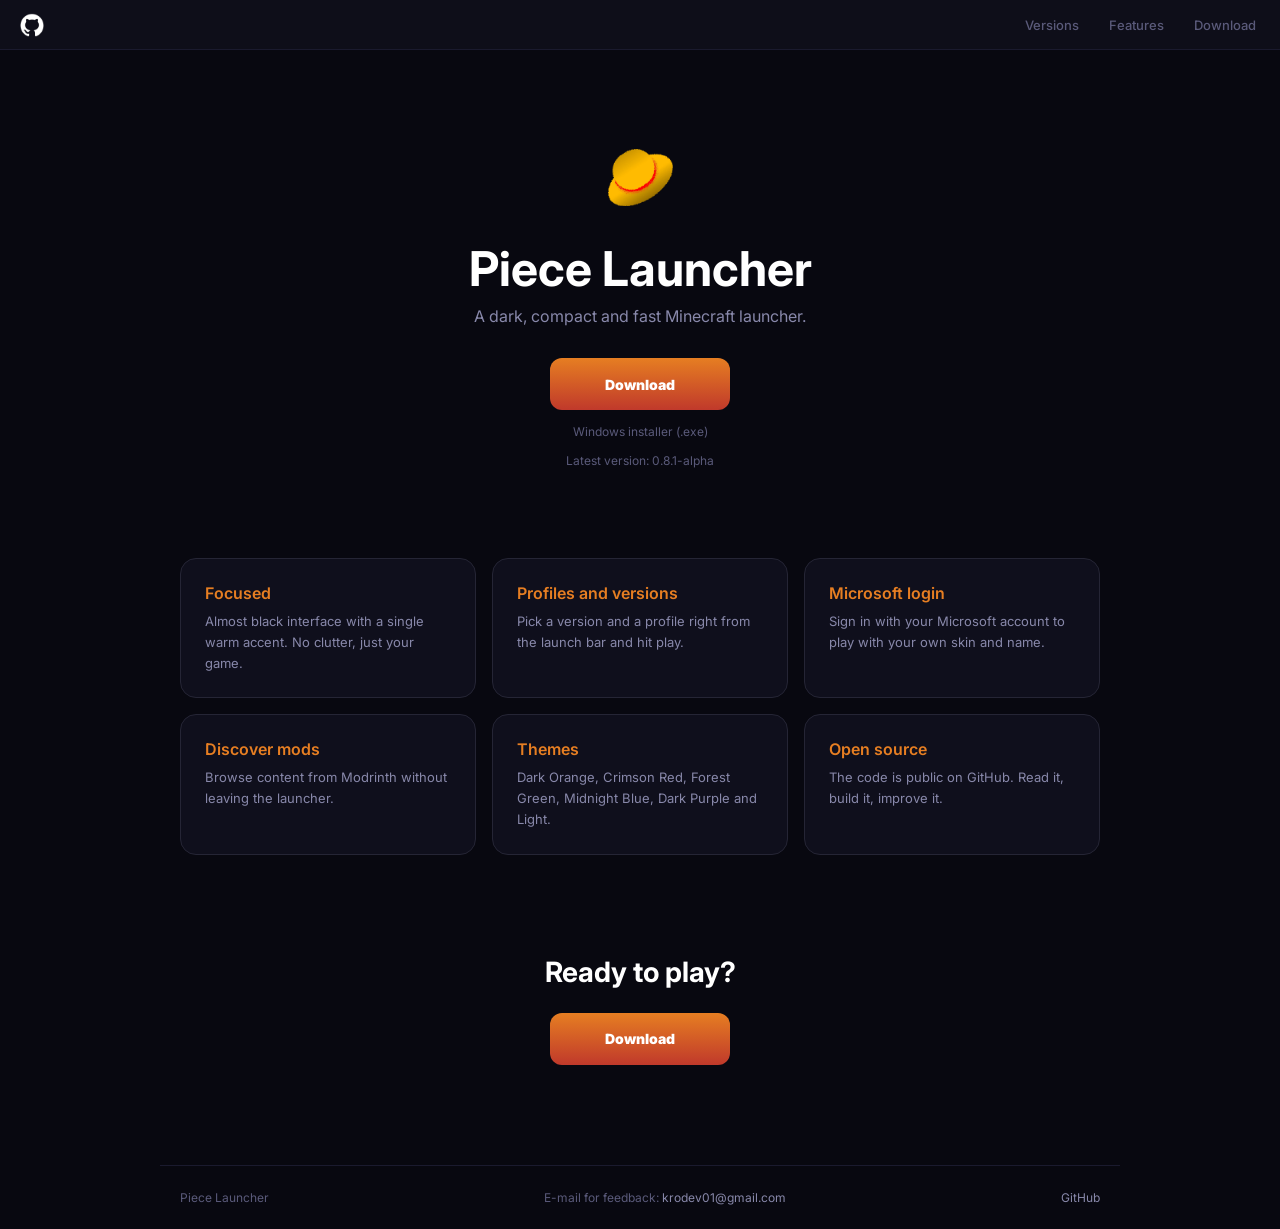
==== index.html @ fb831f08 "Google compatible version" ====
<!DOCTYPE html>
<html lang="en">
<head>
  <meta charset="UTF-8">
  <meta name="viewport" content="width=device-width, initial-scale=1.0">
  <title>Piece Launcher – Dark, compact and fast Minecraft launcher for Windows</title>
  <meta name="description" content="Piece Launcher is a free, open-source Minecraft Java Edition launcher for Windows. Microsoft login, profiles, versions, Modrinth mods and six dark themes.">
  <meta name="robots" content="index, follow, max-image-preview:large">
  <meta name="theme-color" content="#080810">
  <link rel="canonical" href="https://luaukrodev.github.io/Piece-Launcher-Site/">

  <meta property="og:type" content="website">
  <meta property="og:site_name" content="Piece Launcher">
  <meta property="og:title" content="Piece Launcher – Dark, compact and fast Minecraft launcher">
  <meta property="og:description" content="Free, open-source Minecraft Java Edition launcher for Windows with Microsoft login, profiles, Modrinth mods and themes.">
  <meta property="og:url" content="https://luaukrodev.github.io/Piece-Launcher-Site/">
  <meta property="og:image" content="https://luaukrodev.github.io/Piece-Launcher-Site/Assets/piece-launcher.webp">
  <meta property="og:image:alt" content="Piece Launcher logo">
  <meta name="twitter:card" content="summary">
  <meta name="twitter:title" content="Piece Launcher – Dark, compact and fast Minecraft launcher">
  <meta name="twitter:description" content="Free, open-source Minecraft Java Edition launcher for Windows.">
  <meta name="twitter:image" content="https://luaukrodev.github.io/Piece-Launcher-Site/Assets/piece-launcher.webp">

  <link rel="icon" href="Assets/Piece%20Launcher.ico">
  <link rel="preconnect" href="https://fonts.googleapis.com">
  <link rel="preconnect" href="https://fonts.gstatic.com" crossorigin>
  <link href="https://fonts.googleapis.com/css2?family=Inter:wght@400;500;600;700;900&display=swap" rel="stylesheet">
  <link rel="stylesheet" href="style.css">

  <script type="application/ld+json">
  {
    "@context": "https://schema.org",
    "@type": "SoftwareApplication",
    "name": "Piece Launcher",
    "description": "A dark, compact and fast Minecraft Java Edition launcher with Microsoft login, profiles, versions, Modrinth content and themes.",
    "applicationCategory": "GameApplication",
    "operatingSystem": "Windows",
    "softwareVersion": "0.8.1-alpha",
    "url": "https://luaukrodev.github.io/Piece-Launcher-Site/",
    "image": "https://luaukrodev.github.io/Piece-Launcher-Site/Assets/piece-launcher.webp",
    "downloadUrl": "https://github.com/luaukrodev/Piece-Launcher/releases/download/alpha/Piece.Launcher.Installer.exe",
    "codeRepository": "https://github.com/luaukrodev/Piece-Launcher",
    "offers": {
      "@type": "Offer",
      "price": "0",
      "priceCurrency": "USD"
    }
  }
  </script>
</head>
<body>
  <header class="TopBar">
    <div class="TopBarLeftStuff">
      <a href="https://github.com/luaukrodev/Piece-Launcher" class="TopBarButton" aria-label="Piece Launcher on GitHub">
        <img src="Assets/github.webp" alt="GitHub">
      </a>
    </div>
    <div class="TopBarMiddleStuff"></div>
    <nav class="TopBarRightStuff" aria-label="Main">
      <a class="TopBarLink" href="https://github.com/luaukrodev/Piece-Launcher/releases">Versions</a>
      <a class="TopBarLink" href="#features">Features</a>
      <a class="TopBarLink" href="#download">Download</a>
    </nav>
  </header>

  <main>
    <section class="hero">
      <div class="logo">
        <img src="Assets/piece-launcher.webp" alt="Piece Launcher logo">
      </div>
      <h1>Piece Launcher</h1>
      <p class="tagline">A dark, compact and fast Minecraft launcher.</p>
      <a class="button" href="https://github.com/luaukrodev/Piece-Launcher/releases/download/alpha/Piece.Launcher.Installer.exe">Download</a>
      <p class="note">Windows installer (.exe)</p>
      <p class="note">Latest version: 0.8.1-alpha</p>
    </section>

    <section id="features" class="features">
      <div class="card">
        <h2>Focused</h2>
        <p>Almost black interface with a single warm accent. No clutter, just your game.</p>
      </div>
      <div class="card">
        <h2>Profiles and versions</h2>
        <p>Pick a version and a profile right from the launch bar and hit play.</p>
      </div>
      <div class="card">
        <h2>Microsoft login</h2>
        <p>Sign in with your Microsoft account to play with your own skin and name.</p>
      </div>
      <div class="card">
        <h2>Discover mods</h2>
        <p>Browse content from Modrinth without leaving the launcher.</p>
      </div>
      <div class="card">
        <h2>Themes</h2>
        <p>Dark Orange, Crimson Red, Forest Green, Midnight Blue, Dark Purple and Light.</p>
      </div>
      <div class="card">
        <h2>Open source</h2>
        <p>The code is public on GitHub. Read it, build it, improve it.</p>
      </div>
    </section>

    <section id="download" class="cta">
      <h2>Ready to play?</h2>
      <a class="button" href="https://github.com/luaukrodev/Piece-Launcher/releases/download/alpha/Piece.Launcher.Installer.exe">Download</a>
    </section>
  </main>

  <footer class="footer">
    <span>Piece Launcher</span>
    <span>E-mail for feedback: <a href="https://mail.google.com/mail/?view=cm&fs=1&to=krodev01@gmail.com&su=Piece%20Launcher%20feedback">krodev01@gmail.com</a></span>
    <a href="https://github.com/luaukrodev/Piece-Launcher">GitHub</a>
  </footer>
</body>
</html>
---- style.css ----
@import url('https://fonts.googleapis.com/css2?family=Inter:wght@400;500;600;700;900&display=swap');

:root {
    --bg: #080810;
    --bg-bar: #0f0f1a;
    --card: #0f0f1c;
    --divider: #1a1a2e;
    --border: #252535;
    --text: #ffffff;
    --text-soft: #8888aa;
    --text-dim: #5a5a7a;
    --text-hover: #ddddee;
    --accent: #e67e22;
    --accent-end: #c0392b;
    --accent-soft: #1ae67e22;
}

* {
    box-sizing: border-box;
}

html {
    scroll-behavior: smooth;
}

body {
    margin: 0;
    min-height: 100vh;
    background: var(--bg);
    color: var(--text);
    font-family: 'Inter', sans-serif;
}

/* Top bar */

.TopBar {
    position: fixed;
    top: 0;
    left: 0;
    right: 0;
    height: 50px;
    display: flex;
    align-items: center;
    justify-content: space-between;
    padding: 0 12px;
    background-color: #0f0f1aee;
    border-bottom: 1px solid var(--divider);
    z-index: 1000;
}

.TopBarMiddleStuff {
    flex: 1;
}

.TopBarRightStuff {
    display: flex;
    gap: 6px;
}

.TopBarButton {
    display: flex;
    align-items: center;
    justify-content: center;
    height: 40px;
    width: 40px;
    border-radius: 10px;
    cursor: pointer;
    text-decoration: none;
    transition: background 0.15s ease;
}

.TopBarButton:hover {
    background: var(--accent-soft);
}

.TopBarButton img {
    width: 24px;
    height: 24px;
    object-fit: contain;
}

.TopBarLink {
    padding: 8px 12px;
    border-radius: 10px;
    color: var(--text-dim);
    font-size: 13px;
    font-weight: 500;
    text-decoration: none;
    transition: background 0.15s ease, color 0.15s ease;
}

.TopBarLink:hover {
    background: var(--accent-soft);
    color: var(--text-hover);
}

/* Hero */

.hero {
    display: flex;
    flex-direction: column;
    align-items: center;
    text-align: center;
    padding: 140px 20px 90px;
}

.logo {
    display: flex;
    align-items: center;
    justify-content: center;
    width: 75px;
    height: 75px;
    background: none;
    border-radius: 10px;
}

.logo img {
    width: 65px;
    height: 65px;
    object-fit: contain;
}

h1 {
    margin: 24px 0 8px;
    font-size: 48px;
    font-weight: 700;
}

.tagline {
    margin: 0 0 32px;
    color: var(--text-soft);
    font-size: 16px;
}

.note {
    margin: 14px 0 0;
    color: var(--text-dim);
    font-size: 12px;
}

/* Button */

.button {
    display: inline-flex;
    align-items: center;
    justify-content: center;
    width: 180px;
    height: 52px;
    background: linear-gradient(to bottom, var(--accent), var(--accent-end));
    border-radius: 12px;
    color: var(--text);
    font-size: 14px;
    font-weight: 900;
    text-decoration: none;
    cursor: pointer;
    transition: transform 0.2s ease;
}

.button:hover {
    background: linear-gradient(to bottom, #f39c12, #e74c3c);
    transform: scale(1.1);
}

.button:active {
    background: linear-gradient(to bottom, #d35400, #a93226);
    transform: scale(1);
}

/* Features */

.features {
    display: grid;
    grid-template-columns: repeat(auto-fit, minmax(260px, 1fr));
    gap: 16px;
    max-width: 960px;
    margin: 0 auto;
    padding: 0 20px;
    scroll-margin-top: 70px;
}

.card {
    padding: 24px;
    background: var(--card);
    border: 1px solid var(--border);
    border-radius: 16px;
}

.card h2 {
    margin: 0 0 8px;
    font-size: 16px;
    font-weight: 600;
    color: var(--accent);
}

.card p {
    margin: 0;
    color: var(--text-soft);
    font-size: 13px;
    line-height: 1.6;
}

/* Call to action */

.cta {
    display: flex;
    flex-direction: column;
    align-items: center;
    gap: 24px;
    padding: 100px 20px;
    text-align: center;
}

.cta h2 {
    margin: 0;
    font-size: 28px;
    font-weight: 700;
}

/* Footer */

.footer {
    display: flex;
    flex-wrap: wrap;
    justify-content: space-between;
    gap: 12px;
    max-width: 960px;
    margin: 0 auto;
    padding: 24px 20px;
    border-top: 1px solid var(--divider);
    color: var(--text-dim);
    font-size: 12px;
}

.footer a {
    color: var(--text-soft);
    text-decoration: none;
}

.footer a:hover {
    color: var(--text);
}

@media (max-width: 600px) {
    h1 {
        font-size: 36px;
    }
}

@media (prefers-reduced-motion: reduce) {
    html {
        scroll-behavior: auto;
    }

    .button {
        transition: none;
    }

    .button:hover {
        transform: none;
    }
}
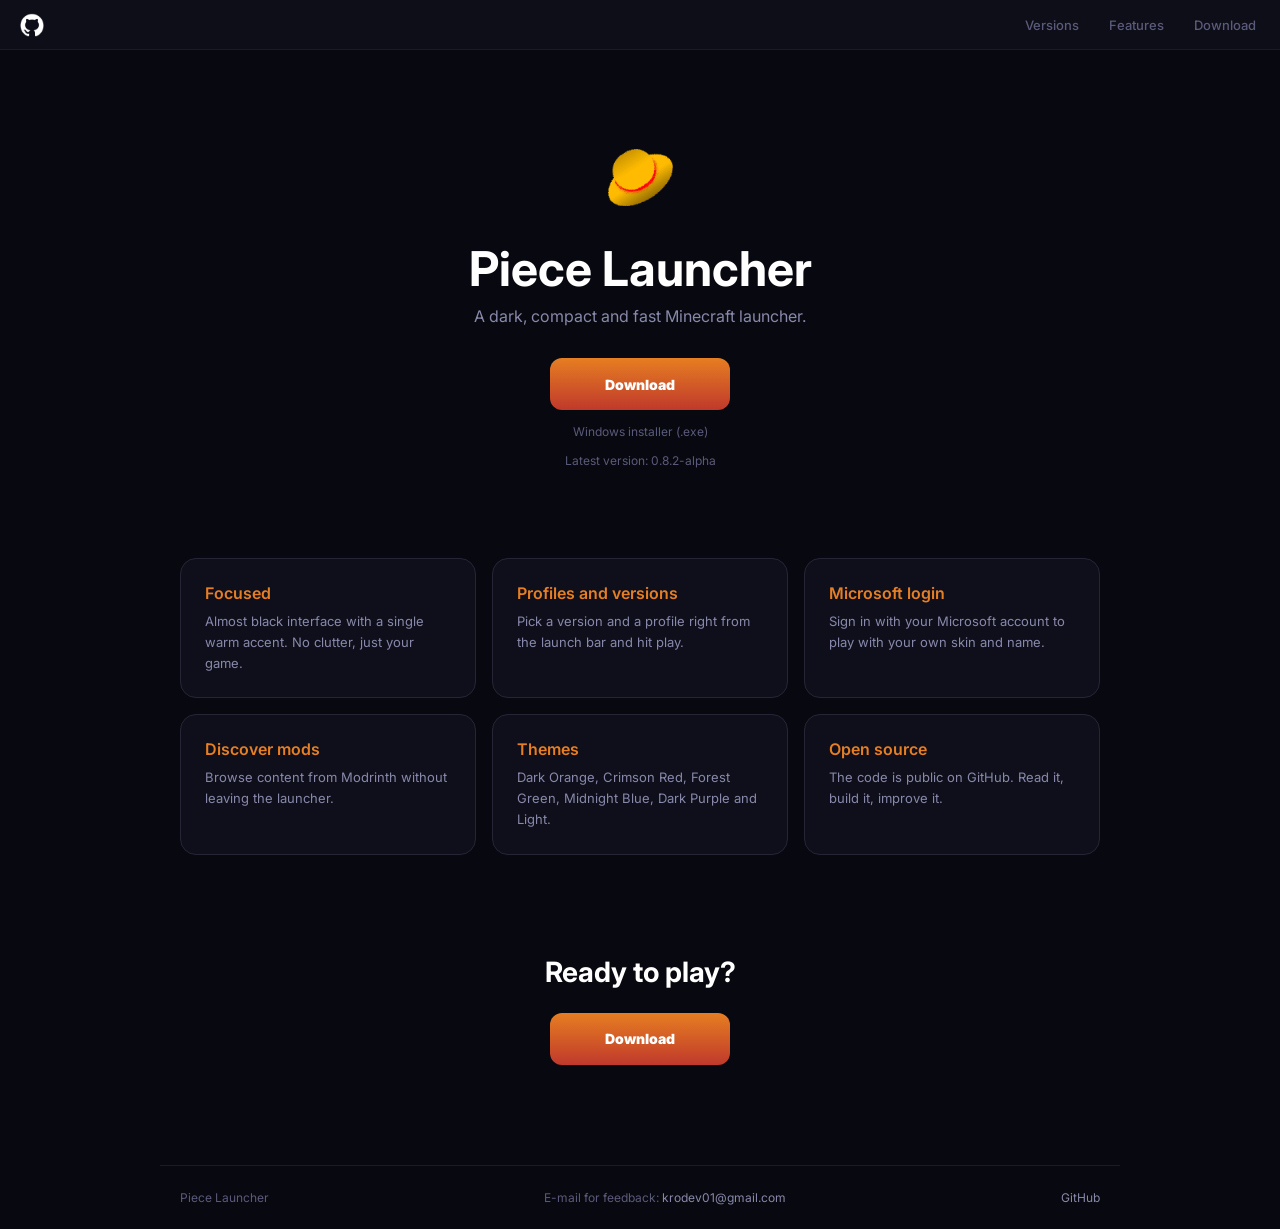
==== commit 69f40e24: "correction" ====
--- a/index.html
+++ b/index.html
@@ -1,6 +1,7 @@
 <!DOCTYPE html>
 <html lang="en">
 <head>
+  <meta name="google-site-verification" content="jwUYwxPApGt8j46_pYfLwBqa1Zd5tgaCbcOGKhD9-qc" />
   <meta charset="UTF-8">
   <meta name="viewport" content="width=device-width, initial-scale=1.0">
   <title>Piece Launcher – Dark, compact and fast Minecraft launcher for Windows</title>
@@ -21,7 +22,9 @@
   <meta name="twitter:description" content="Free, open-source Minecraft Java Edition launcher for Windows.">
   <meta name="twitter:image" content="https://luaukrodev.github.io/Piece-Launcher-Site/Assets/piece-launcher.webp">
 
-  <link rel="icon" href="Assets/Piece%20Launcher.ico">
+  <link rel="icon" href="Assets/favicon.ico" sizes="16x16 32x32 48x48">
+  <link rel="icon" type="image/png" href="Assets/favicon-192.png" sizes="192x192">
+  <link rel="apple-touch-icon" href="Assets/apple-touch-icon.png">
   <link rel="preconnect" href="https://fonts.googleapis.com">
   <link rel="preconnect" href="https://fonts.gstatic.com" crossorigin>
   <link href="https://fonts.googleapis.com/css2?family=Inter:wght@400;500;600;700;900&display=swap" rel="stylesheet">
@@ -35,7 +38,7 @@
     "description": "A dark, compact and fast Minecraft Java Edition launcher with Microsoft login, profiles, versions, Modrinth content and themes.",
     "applicationCategory": "GameApplication",
     "operatingSystem": "Windows",
-    "softwareVersion": "0.8.1-alpha",
+    "softwareVersion": "0.8.2-alpha",
     "url": "https://luaukrodev.github.io/Piece-Launcher-Site/",
     "image": "https://luaukrodev.github.io/Piece-Launcher-Site/Assets/piece-launcher.webp",
     "downloadUrl": "https://github.com/luaukrodev/Piece-Launcher/releases/download/alpha/Piece.Launcher.Installer.exe",
@@ -72,7 +75,7 @@
       <p class="tagline">A dark, compact and fast Minecraft launcher.</p>
       <a class="button" href="https://github.com/luaukrodev/Piece-Launcher/releases/download/alpha/Piece.Launcher.Installer.exe">Download</a>
       <p class="note">Windows installer (.exe)</p>
-      <p class="note">Latest version: 0.8.1-alpha</p>
+      <p class="note">Latest version: 0.8.2-alpha</p>
     </section>
 
     <section id="features" class="features">
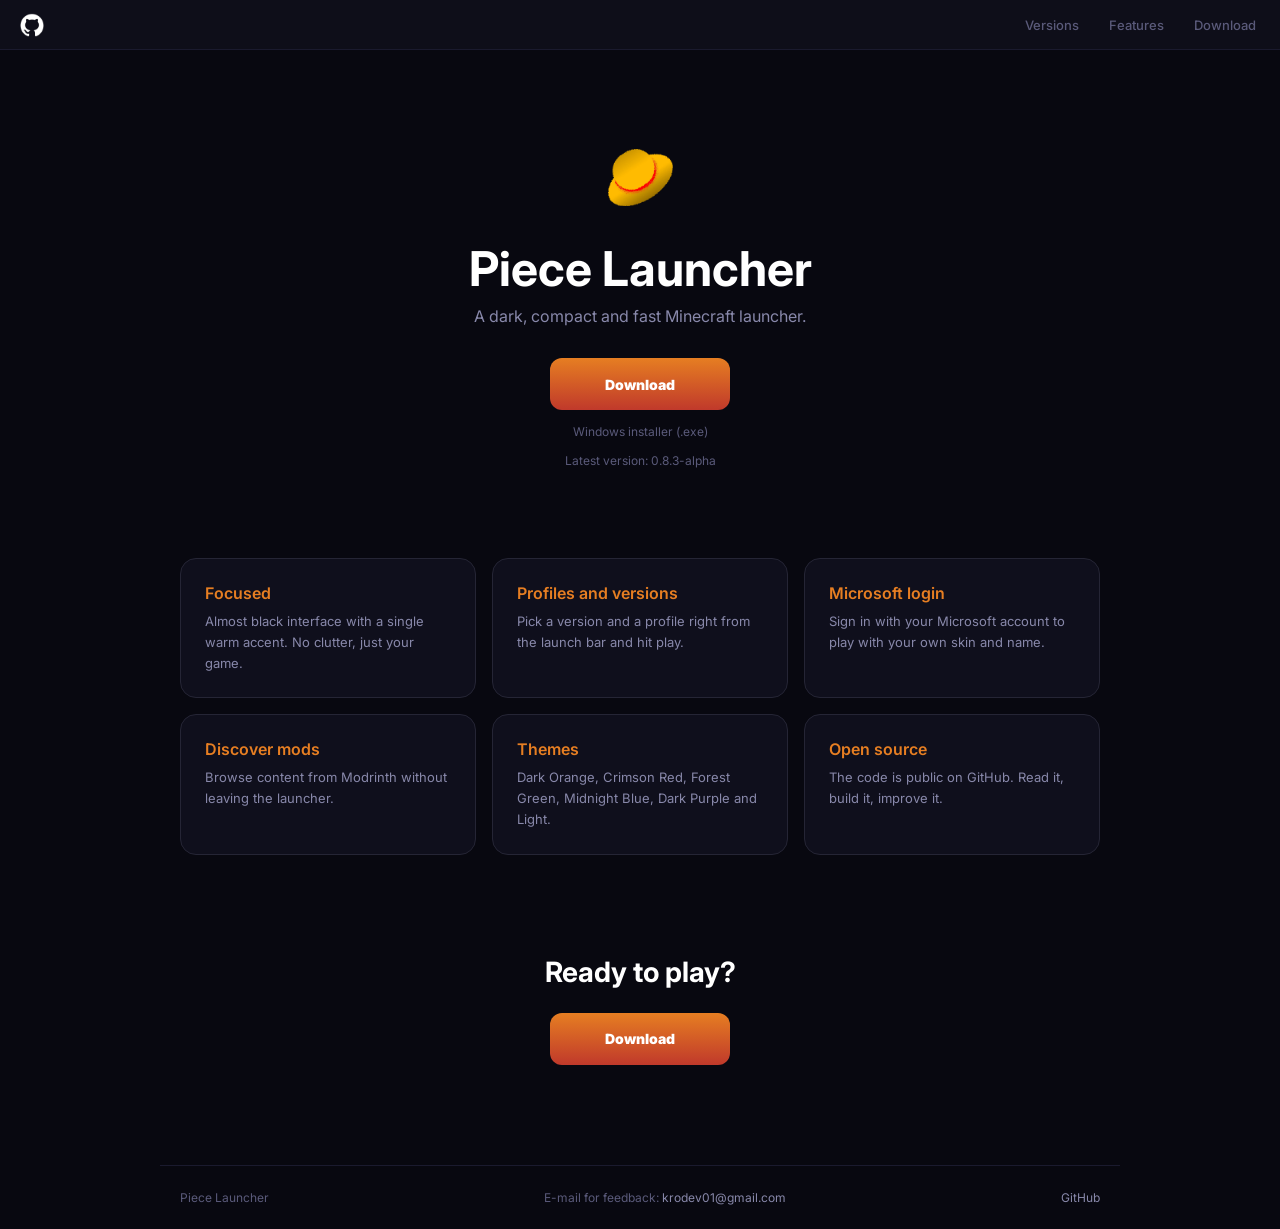
==== commit 2a4d27d5: "version 0.8.3-alpha" ====
--- a/index.html
+++ b/index.html
@@ -38,7 +38,7 @@
     "description": "A dark, compact and fast Minecraft Java Edition launcher with Microsoft login, profiles, versions, Modrinth content and themes.",
     "applicationCategory": "GameApplication",
     "operatingSystem": "Windows",
-    "softwareVersion": "0.8.2-alpha",
+    "softwareVersion": "0.8.3-alpha",
     "url": "https://luaukrodev.github.io/Piece-Launcher-Site/",
     "image": "https://luaukrodev.github.io/Piece-Launcher-Site/Assets/piece-launcher.webp",
     "downloadUrl": "https://github.com/luaukrodev/Piece-Launcher/releases/download/alpha/Piece.Launcher.Installer.exe",
@@ -73,9 +73,9 @@
       </div>
       <h1>Piece Launcher</h1>
       <p class="tagline">A dark, compact and fast Minecraft launcher.</p>
-      <a class="button" href="https://github.com/luaukrodev/Piece-Launcher/releases/download/alpha/Piece.Launcher.Installer.exe">Download</a>
+      <a class="button" href="https://github.com/luaukrodev/Piece-Launcher/releases/download/v0.8.3-alpha/Piece.Launcher.Installer.exe">Download</a>
       <p class="note">Windows installer (.exe)</p>
-      <p class="note">Latest version: 0.8.2-alpha</p>
+      <p class="note">Latest version: 0.8.3-alpha</p>
     </section>
 
     <section id="features" class="features">
@@ -107,7 +107,7 @@
 
     <section id="download" class="cta">
       <h2>Ready to play?</h2>
-      <a class="button" href="https://github.com/luaukrodev/Piece-Launcher/releases/download/alpha/Piece.Launcher.Installer.exe">Download</a>
+      <a class="button" href="https://github.com/luaukrodev/Piece-Launcher/releases/download/v0.8.3-alpha/Piece.Launcher.Installer.exe">Download</a>
     </section>
   </main>
 
